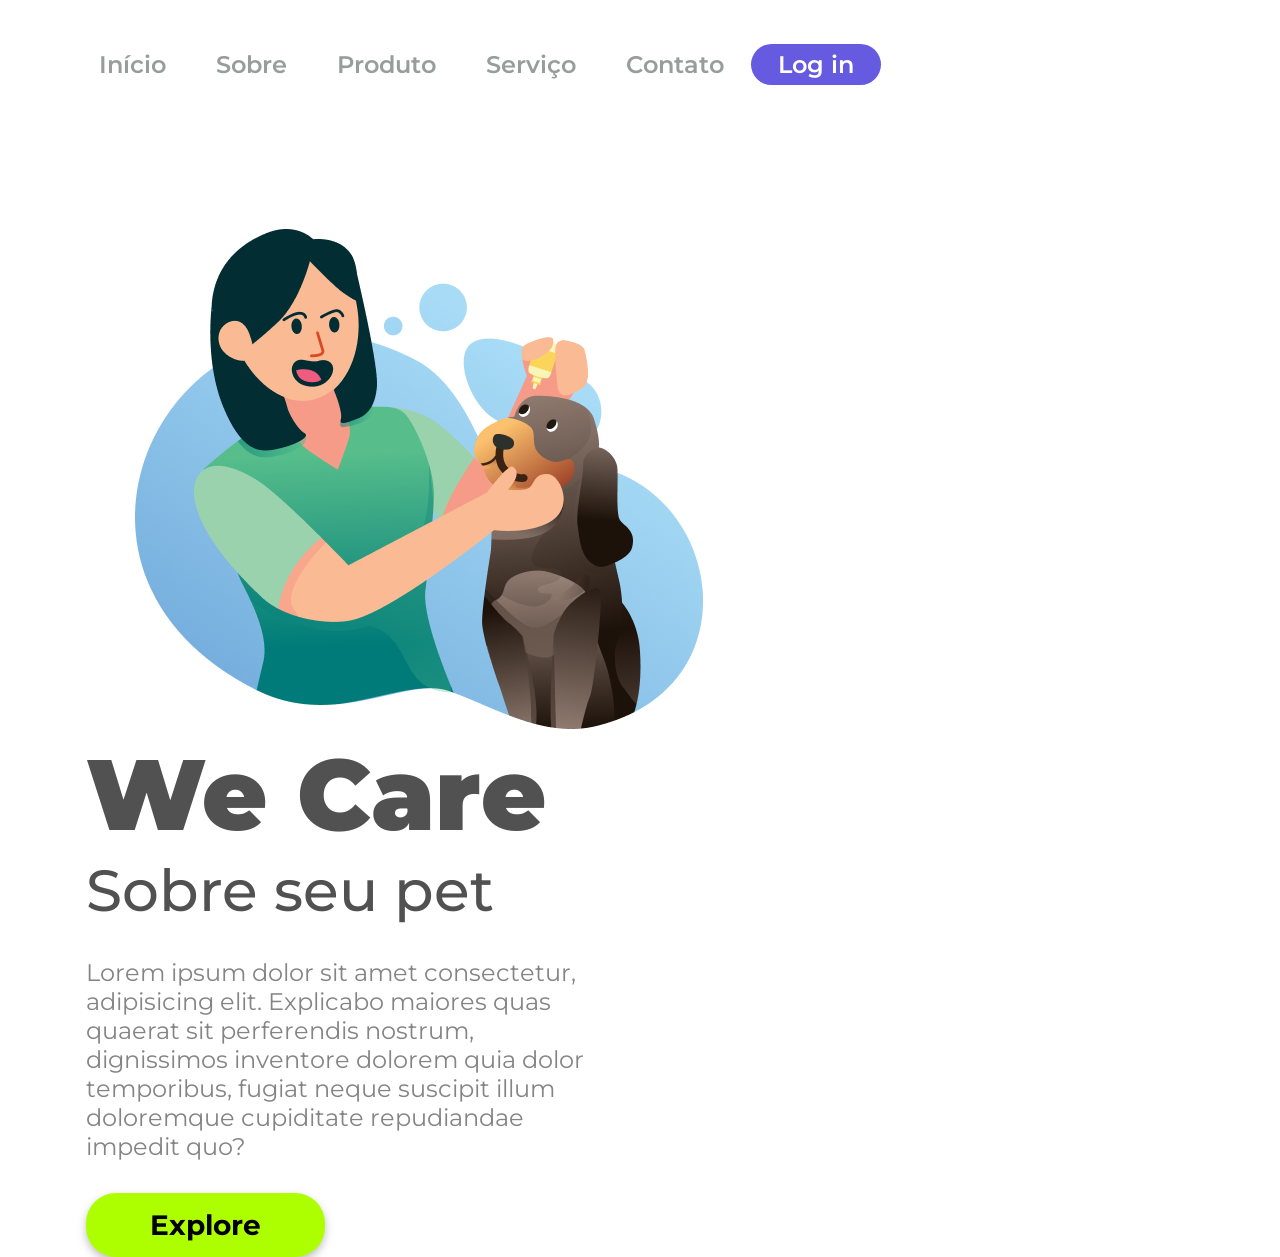
==== CSS/CSS básico/WeCare/index.html @ b8ac2ea9 "Primeiro Commit - Todos os Projetos" ====
<!DOCTYPE html>
<html lang="pt-br">
<head>
    <meta charset="UTF-8">
    <meta name="viewport" content="width=device-width, initial-scale=1.0">
    <link rel="stylesheet" href="style.css">
    <link rel="preconnect" href="https://fonts.googleapis.com">
    <link rel="preconnect" href="https://fonts.gstatic.com" crossorigin>
    <link href="https://fonts.googleapis.com/css2?family=Montserrat:ital,wght@0,100..900;1,100..900&display=swap" rel="stylesheet">
    <title>We Care</title>
</head>
<body>
    <header>
        <a class="linkheader">Início</a>
        <a class="linkheader">Sobre</a>
        <a class="linkheader">Produto</a>
        <a class="linkheader">Serviço</a>
        <a class="linkheader">Contato</a>
        <button id="botaologar">Log in</button>
    </header>

    <main>
        <img src="Imagens/Illustration 2.png" alt="Logo da WeCare">
        
        <section>
            <h1 class="titulo">We Care</h1>
            <h2 class="subtitulo">Sobre seu pet</h2>
            <p class="texto">Lorem ipsum dolor sit amet consectetur, adipisicing elit. Explicabo maiores quas quaerat sit perferendis nostrum, dignissimos inventore dolorem quia dolor temporibus, fugiat neque suscipit illum doloremque cupiditate repudiandae impedit quo?</p>
            <button class="botaoexplore">Explore</button>
        </section>
    </main>
</body>
</html>
---- CSS/CSS básico/WeCare/style.css ----
* {
    font-family: 'Montserrat';
    padding: 0px;
    margin: 0px;
    box-sizing: border-box;
}



header {
    margin: 44px 0 144px 76px;
}

.linkheader {
    font-weight: 600;
    font-size: 24px;
    line-height: 29px;
    color: #989D9C;
    cursor: pointer;
    margin: 23px;
}

#botaologar {
    background: #665AE1;
    border-radius: 20.5px;
    width: 130px;
    height: 41px;
    border: none;
    font-weight: 600;
    font-size: 24px;
    line-height: 29px;
    color: #FFFFFF;
}

img {
    width: 568px;
    height: 500px;
    display: inline-block;
    margin-left: 135px;
}

section {
    display: inline-block;
    margin-left: 86px;
}

.titulo {
    width: 513px;
    height: 122px;
    font-family: 'Montserrat';
    font-style: normal;
    font-weight: 900;
    font-size: 100px;
    line-height: 122px;
    color: #515151;
}

.subtitulo {
    width: 448px;
    height: 71px;
    font-family: 'Montserrat';
    font-style: normal;
    font-weight: 500;
    font-size: 58px;
    line-height: 71px;
    color: #515151;
}

.texto {
    width: 515px;
    font-family: 'Montserrat';
    font-style: normal;
    font-weight: 400;
    font-size: 24px;
    line-height: 29px;
    color: #848484;
    margin-top: 32px;
    margin-bottom: 32px;
}

.botaoexplore {
    width: 239px;
    height: 64px;
    background: #ADFF00;
    border-radius: 30px;
    border: none;
    filter: drop-shadow(0px 4px 4px rgba(0, 0, 0, 0.25));
    font-weight: 700;
    font-size: 28px;
    line-height: 34px;
    color: #000000;
    cursor: pointer;
}
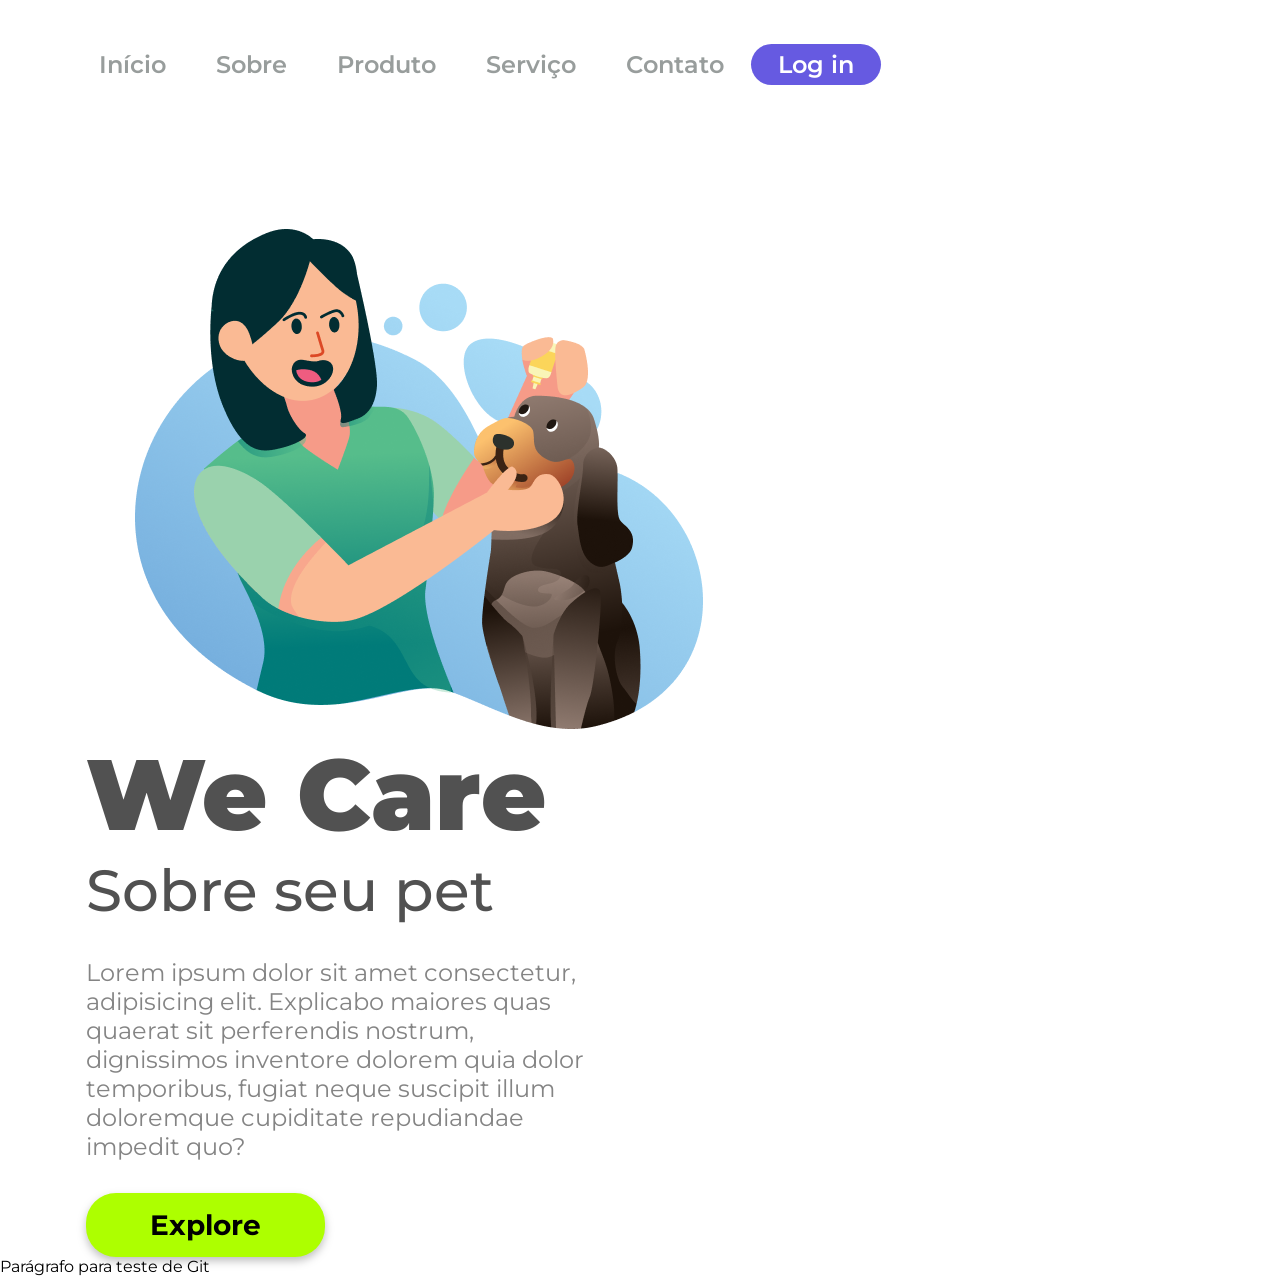
==== commit cf09be7f: "Adição de Parágrafo no site WeCare" ====
--- a/CSS/CSS básico/WeCare/index.html
+++ b/CSS/CSS básico/WeCare/index.html
@@ -28,6 +28,7 @@
             <p class="texto">Lorem ipsum dolor sit amet consectetur, adipisicing elit. Explicabo maiores quas quaerat sit perferendis nostrum, dignissimos inventore dolorem quia dolor temporibus, fugiat neque suscipit illum doloremque cupiditate repudiandae impedit quo?</p>
             <button class="botaoexplore">Explore</button>
         </section>
+        <p>Parágrafo para teste de Git</p>
     </main>
 </body>
 </html>
